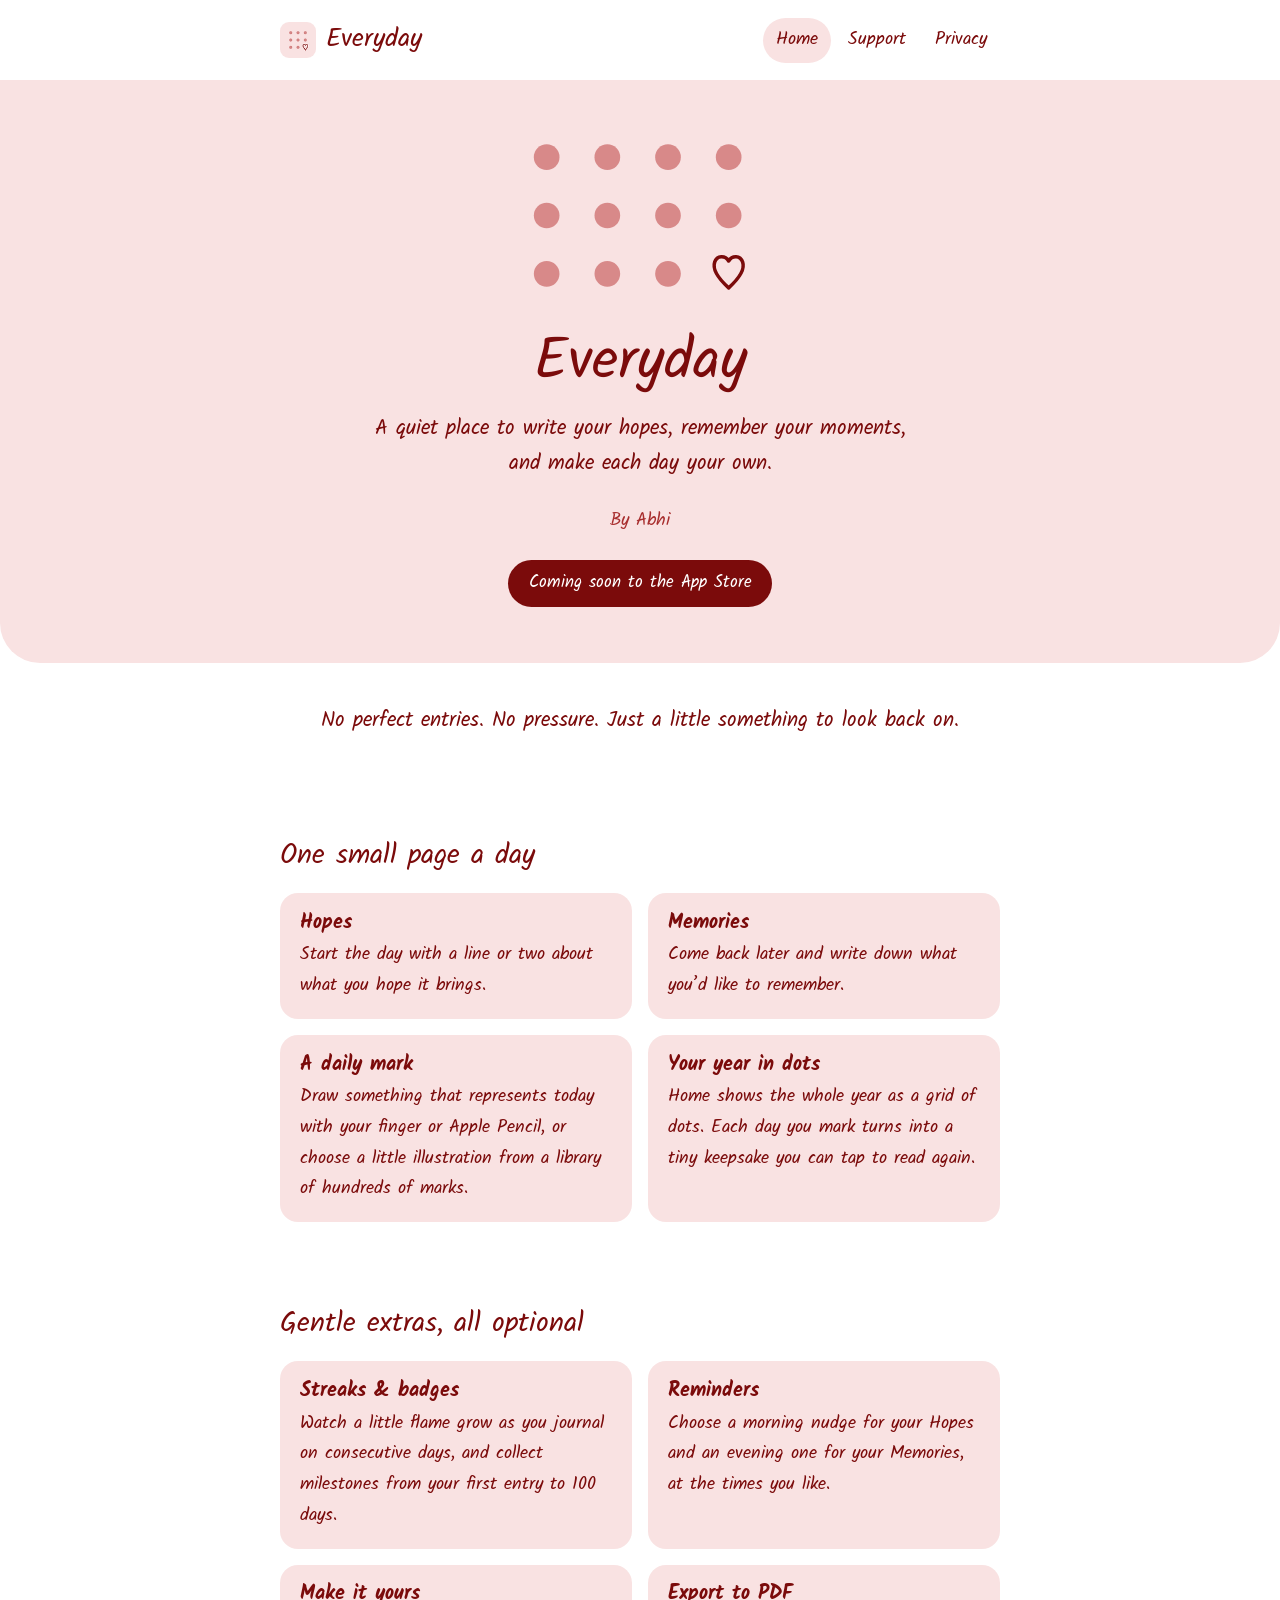
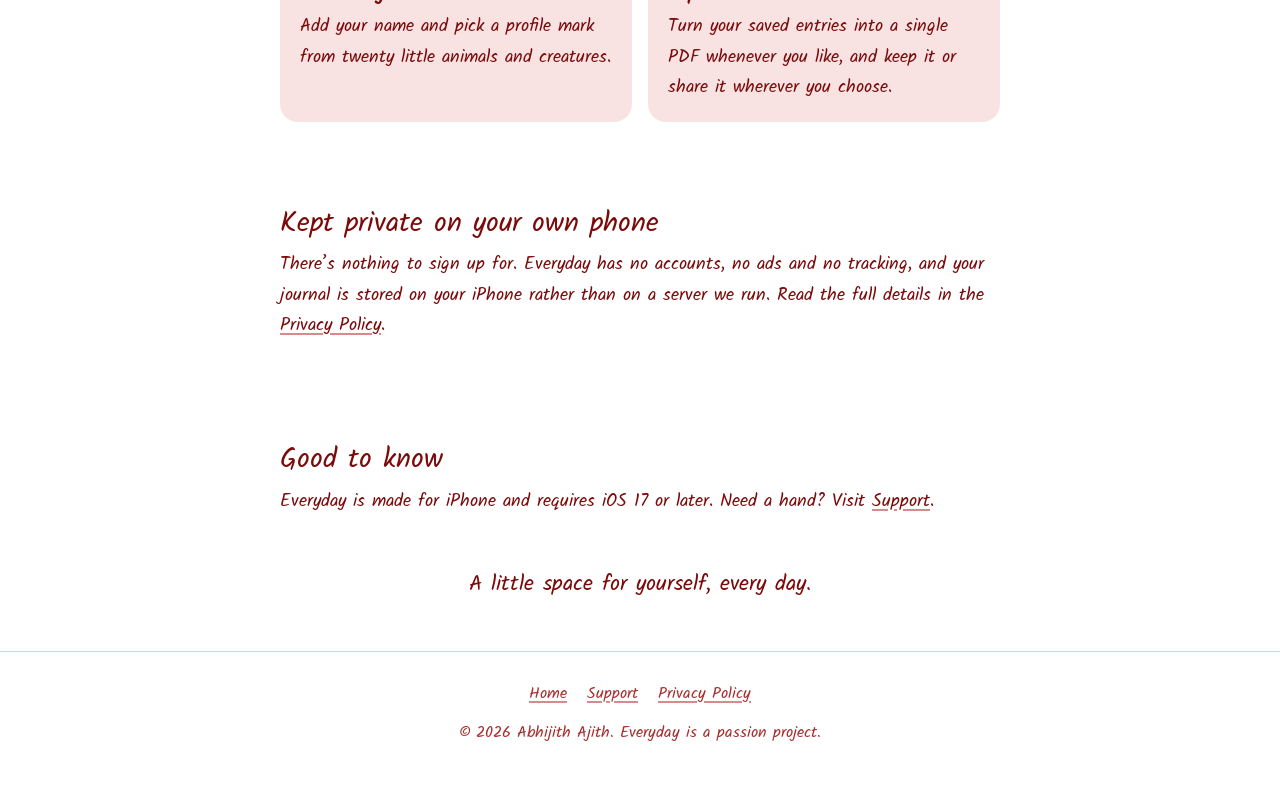
==== index.html @ aa95c53f "Everyday website: home, privacy policy and support" ====
<!doctype html>
<html lang="en">
<head>
  <meta charset="utf-8">
  <meta name="viewport" content="width=device-width, initial-scale=1">
  <title>Everyday — A quiet journal for your hopes and memories</title>
  <meta name="description" content="Everyday is a private iPhone journal. Write your hopes, keep your memories and leave a little mark for each day. No accounts, no ads, no tracking.">
  <meta name="theme-color" content="#F9E2E2">
  <meta property="og:type" content="website">
  <meta property="og:title" content="Everyday — A quiet journal for your hopes and memories">
  <meta property="og:description" content="A private iPhone journal: write your hopes, keep your memories and leave a little mark for each day.">
  <meta name="twitter:card" content="summary">
  <link rel="icon" type="image/png" href="assets/favicon.png">
  <link rel="apple-touch-icon" href="assets/apple-touch-icon.png">
  <link rel="preload" href="assets/fonts/Kalam-Regular.woff2" as="font" type="font/woff2" crossorigin>
  <link rel="stylesheet" href="assets/style.css">
</head>
<body>
  <a class="skip-link" href="#main">Skip to content</a>

  <header class="site-header">
    <div class="wrap">
      <a class="brand" href="./"><img src="assets/favicon.png" alt="" width="36" height="36">Everyday</a>
      <nav aria-label="Main">
        <ul>
          <li><a href="./" aria-current="page">Home</a></li>
          <li><a href="support/">Support</a></li>
          <li><a href="privacy/">Privacy</a></li>
        </ul>
      </nav>
    </div>
  </header>

  <main id="main">
    <section class="hero">
      <div class="wrap">
        <!-- Decorative: a little year of dots with one hand-drawn mark -->
        <svg class="dots" viewBox="0 0 240 150" role="img" aria-label="A grid of pink dots with one day marked by a small drawn heart">
          <circle cx="40" cy="25" r="11"/><circle cx="92" cy="25" r="11"/><circle cx="144" cy="25" r="11"/><circle cx="196" cy="25" r="11"/>
          <circle cx="40" cy="75" r="11"/><circle cx="92" cy="75" r="11"/><circle cx="144" cy="75" r="11"/><circle cx="196" cy="75" r="11"/>
          <circle cx="40" cy="125" r="11"/><circle cx="92" cy="125" r="11"/><circle cx="144" cy="125" r="11"/>
          <path d="M196 137 C186 128 182 121 184 115 C186 109 193 109 196 114 C199 109 206 109 208 115 C210 121 206 128 196 137 Z"/>
        </svg>
        <h1>Everyday</h1>
        <p class="lead">A quiet place to write your hopes, remember your moments, and make each day your own.</p>
        <p class="by">By Abhi</p>
        <span class="badge">Coming soon to the App Store</span>
      </div>
    </section>

    <div class="wrap">
      <p class="intro">No perfect entries. No pressure. Just a little something to look back on.</p>

      <section class="block" aria-labelledby="how">
        <h2 id="how">One small page a day</h2>
        <div class="cards">
          <div class="card">
            <h3>Hopes</h3>
            <p>Start the day with a line or two about what you hope it brings.</p>
          </div>
          <div class="card">
            <h3>Memories</h3>
            <p>Come back later and write down what you’d like to remember.</p>
          </div>
          <div class="card">
            <h3>A daily mark</h3>
            <p>Draw something that represents today with your finger or Apple Pencil, or choose a little illustration from a library of hundreds of marks.</p>
          </div>
          <div class="card">
            <h3>Your year in dots</h3>
            <p>Home shows the whole year as a grid of dots. Each day you mark turns into a tiny keepsake you can tap to read again.</p>
          </div>
        </div>
      </section>

      <section class="block" aria-labelledby="more">
        <h2 id="more">Gentle extras, all optional</h2>
        <div class="cards">
          <div class="card">
            <h3>Streaks &amp; badges</h3>
            <p>Watch a little flame grow as you journal on consecutive days, and collect milestones from your first entry to 100 days.</p>
          </div>
          <div class="card">
            <h3>Reminders</h3>
            <p>Choose a morning nudge for your Hopes and an evening one for your Memories, at the times you like.</p>
          </div>
          <div class="card">
            <h3>Make it yours</h3>
            <p>Add your name and pick a profile mark from twenty little animals and creatures.</p>
          </div>
          <div class="card">
            <h3>Export to PDF</h3>
            <p>Turn your saved entries into a single PDF whenever you like, and keep it or share it wherever you choose.</p>
          </div>
        </div>
      </section>

      <section class="block" aria-labelledby="private">
        <h2 id="private">Kept private on your own phone</h2>
        <p>There’s nothing to sign up for. Everyday has no accounts, no ads and no tracking, and your journal is stored on your iPhone rather than on a server we run. Read the full details in the <a href="privacy/">Privacy Policy</a>.</p>
      </section>

      <section class="block" aria-labelledby="req">
        <h2 id="req">Good to know</h2>
        <p>Everyday is made for iPhone and requires iOS 17 or later. Need a hand? Visit <a href="support/">Support</a>.</p>
      </section>

      <p class="closing">A little space for yourself, every day.</p>
    </div>
  </main>

  <footer class="site-footer">
    <div class="wrap">
      <ul>
        <li><a href="./">Home</a></li>
        <li><a href="support/">Support</a></li>
        <li><a href="privacy/">Privacy Policy</a></li>
      </ul>
      <p>© 2026 Abhijith Ajith. Everyday is a passion project.</p>
    </div>
  </footer>
</body>
</html>
---- assets/style.css ----
/* Everyday — site styles. No external requests; fonts are self-hosted. */

@font-face {
  font-family: "Kalam";
  src: url("fonts/Kalam-Regular.woff2") format("woff2");
  font-weight: 400;
  font-style: normal;
  font-display: swap;
}
@font-face {
  font-family: "Kalam";
  src: url("fonts/Kalam-Bold.woff2") format("woff2");
  font-weight: 700;
  font-style: normal;
  font-display: swap;
}

:root {
  --ink: #7b0b0b;          /* primary burgundy */
  --ink-soft: #a82e2e;     /* secondary text on pink (4.5:1+) */
  --pink: #f9e2e2;         /* soft pink */
  --pink-light: #fdf4f4;   /* card */
  --accent: #d88989;       /* accent pink (decorative only) */
  --line: #ebc9ce;
  --bg: #ffffff;
  --radius: 18px;
  --maxw: 760px;
  --font: "Kalam", "Bradley Hand", "Segoe Print", "Comic Sans MS", cursive;
}

*, *::before, *::after { box-sizing: border-box; }

html { -webkit-text-size-adjust: 100%; scroll-behavior: smooth; }
@media (prefers-reduced-motion: reduce) { html { scroll-behavior: auto; } }

body {
  margin: 0;
  background: var(--bg);
  color: var(--ink);
  font-family: var(--font);
  font-size: 1.125rem;
  line-height: 1.7;
}

img, svg { max-width: 100%; height: auto; }

a { color: var(--ink); text-decoration-thickness: 1.5px; text-underline-offset: 3px; text-decoration-color: var(--accent); }
a:hover { text-decoration-color: var(--ink); }

:focus-visible { outline: 3px solid var(--ink); outline-offset: 3px; border-radius: 4px; }

.skip-link {
  position: absolute; left: 1rem; top: -4rem; z-index: 10;
  background: var(--ink); color: #fff; padding: .5rem 1rem; border-radius: 10px;
}
.skip-link:focus { top: 1rem; }

.wrap { width: 100%; max-width: var(--maxw); margin: 0 auto; padding: 0 1.25rem; }

/* Header */
.site-header { padding: 1.1rem 0; }
.site-header .wrap { display: flex; align-items: center; justify-content: space-between; gap: 1rem; flex-wrap: wrap; }
.brand { display: inline-flex; align-items: center; gap: .6rem; font-size: 1.6rem; text-decoration: none; line-height: 1; }
.brand img { width: 36px; height: 36px; border-radius: 9px; display: block; }
.site-header nav ul { list-style: none; display: flex; gap: .25rem; margin: 0; padding: 0; }
.site-header nav a { display: inline-block; padding: .45rem .8rem; border-radius: 999px; text-decoration: none; }
.site-header nav a:hover { background: var(--pink); }
.site-header nav a[aria-current="page"] { background: var(--pink); }

/* Headings */
h1, h2, h3 { font-weight: 400; line-height: 1.25; margin: 0; }
h1 { font-size: clamp(2.4rem, 8vw, 3.6rem); }
h2 { font-size: 1.75rem; margin-top: 2.75rem; margin-bottom: .6rem; }
h3 { font-size: 1.25rem; font-weight: 700; margin-top: 1.6rem; margin-bottom: .3rem; }
p { margin: 0 0 1rem; }
.muted { color: var(--ink-soft); }

/* Hero */
.hero { background: var(--pink); padding: 3rem 0 3.5rem; text-align: center; border-radius: 0 0 40px 40px; }
.hero h1 { margin-bottom: .75rem; }
.hero .lead { font-size: 1.3rem; max-width: 34rem; margin: 0 auto 1.5rem; }
.hero .by { color: var(--ink-soft); margin: 0 0 1.5rem; }
.badge {
  display: inline-block; background: var(--ink); color: #fff; padding: .55rem 1.3rem;
  border-radius: 999px; font-size: 1.05rem;
}

.dots { display: block; margin: 0 auto 1.5rem; width: min(280px, 70%); }
.dots circle { fill: var(--accent); }
.dots path { fill: none; stroke: var(--ink); stroke-width: 3; stroke-linecap: round; stroke-linejoin: round; }

/* Sections */
main { display: block; }
section.block { padding: 2.5rem 0 0; }
.intro { text-align: center; font-size: 1.3rem; padding-top: 2.5rem; }

.cards { display: grid; gap: 1rem; grid-template-columns: 1fr; margin-top: 1.25rem; }
@media (min-width: 640px) { .cards { grid-template-columns: 1fr 1fr; } }
.card { background: var(--pink); border-radius: var(--radius); padding: 1.1rem 1.25rem; }
.card h3 { margin-top: 0; }
.card p { margin: 0; color: var(--ink); }
.card .muted { color: var(--ink-soft); }

.closing { text-align: center; margin: 3rem 0 0; font-size: 1.4rem; }

/* Documents (privacy / support) */
.doc { padding-top: 2.25rem; padding-bottom: 3rem; }
.doc h1 { font-size: clamp(2rem, 7vw, 2.8rem); margin-bottom: .4rem; }
.doc ul, .doc ol { padding-left: 1.4rem; margin: 0 0 1rem; }
.doc li { margin-bottom: .45rem; }
.doc li::marker { color: var(--accent); }
.meta { color: var(--ink-soft); margin-bottom: 1.5rem; }

.callout { background: var(--pink); border-radius: var(--radius); padding: 1rem 1.25rem; margin: 1.25rem 0; }
.callout p:last-child { margin-bottom: 0; }

.toc { background: var(--pink-light); border: 1px solid var(--line); border-radius: var(--radius); padding: 1rem 1.25rem; margin: 1.5rem 0; }
.toc p { margin: 0 0 .3rem; font-weight: 700; }
.toc ul { list-style: none; padding: 0; margin: 0; column-width: 15rem; column-gap: 1.5rem; }
.toc li { margin: 0; break-inside: avoid; }

/* FAQ */
details { background: var(--pink-light); border: 1px solid var(--line); border-radius: 14px; margin: .6rem 0; }
summary { cursor: pointer; padding: .75rem 1.1rem; list-style: none; font-weight: 700; display: flex; justify-content: space-between; gap: 1rem; align-items: baseline; }
summary::-webkit-details-marker { display: none; }
summary::after { content: "+"; color: var(--ink-soft); font-size: 1.4rem; line-height: 1; }
details[open] summary::after { content: "–"; }
details[open] { background: #fff; }
details .answer { padding: 0 1.1rem .6rem; }
details .answer p:last-child, details .answer ul:last-child { margin-bottom: .5rem; }

.steps { counter-reset: step; list-style: none; padding-left: 0 !important; }
.steps li { counter-increment: step; position: relative; padding-left: 2.4rem; }
.steps li::before {
  content: counter(step); position: absolute; left: 0; top: .1rem; width: 1.8rem; height: 1.8rem;
  border-radius: 50%; background: var(--pink); color: var(--ink); text-align: center; line-height: 1.8rem; font-size: 1rem;
}

table { width: 100%; border-collapse: collapse; margin: 1rem 0; font-size: 1rem; line-height: 1.5; }
th, td { text-align: left; padding: .6rem .7rem; border-bottom: 1px solid var(--line); vertical-align: top; }
th { background: var(--pink); font-weight: 700; }
.table-scroll { overflow-x: auto; }

/* Footer */
.site-footer { border-top: 1px solid var(--line); margin-top: 3rem; padding: 1.75rem 0 2.5rem; text-align: center; color: var(--ink-soft); font-size: 1rem; }
.site-footer ul { list-style: none; display: flex; justify-content: center; gap: 1.25rem; flex-wrap: wrap; margin: 0 0 .75rem; padding: 0; }
.site-footer a { color: var(--ink-soft); }
.site-footer p { margin: 0; }

@media (max-width: 480px) {
  body { font-size: 1.05rem; }
  .hero { padding: 2rem 0 2.5rem; border-radius: 0 0 28px 28px; }
  .site-header nav a { padding: .4rem .6rem; }
}

@media print {
  .site-header nav, .skip-link, .toc { display: none; }
  .hero { background: none; }
  details { border: none; }
  details > .answer { display: block; }
}
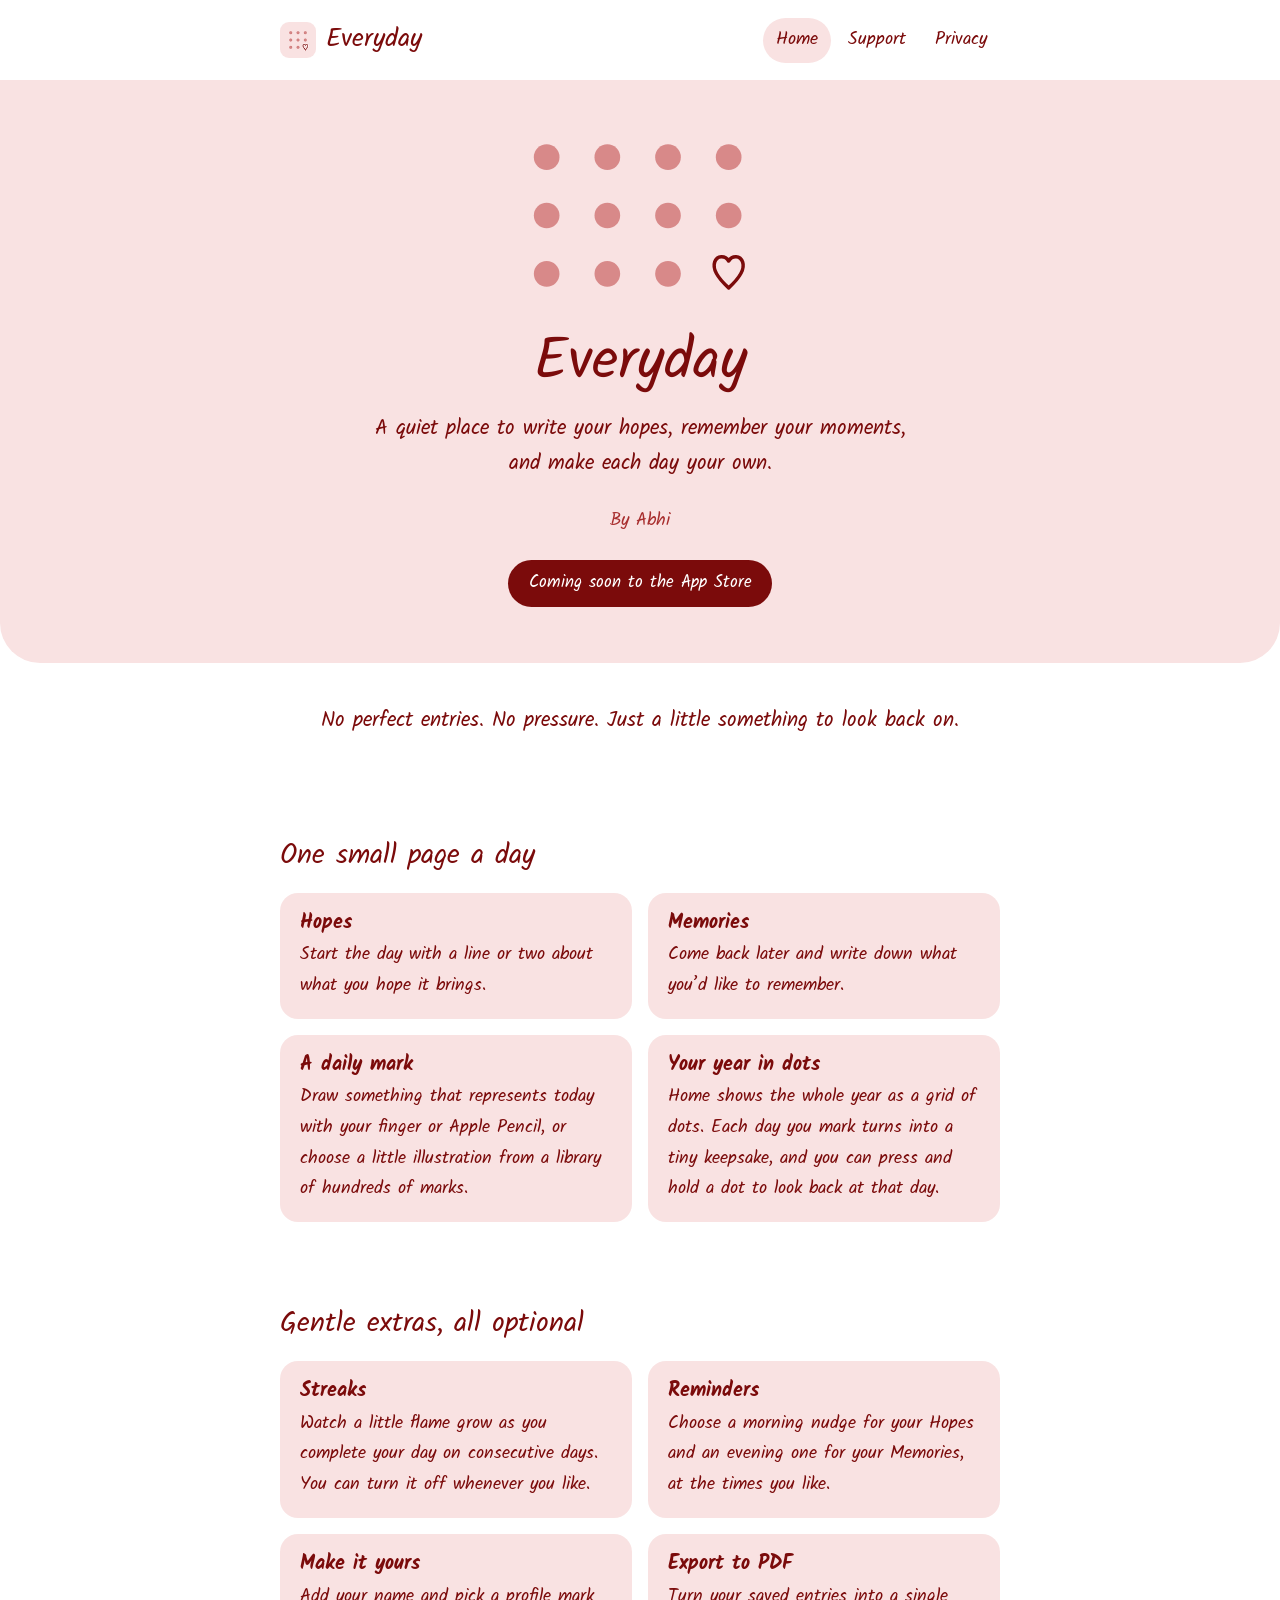
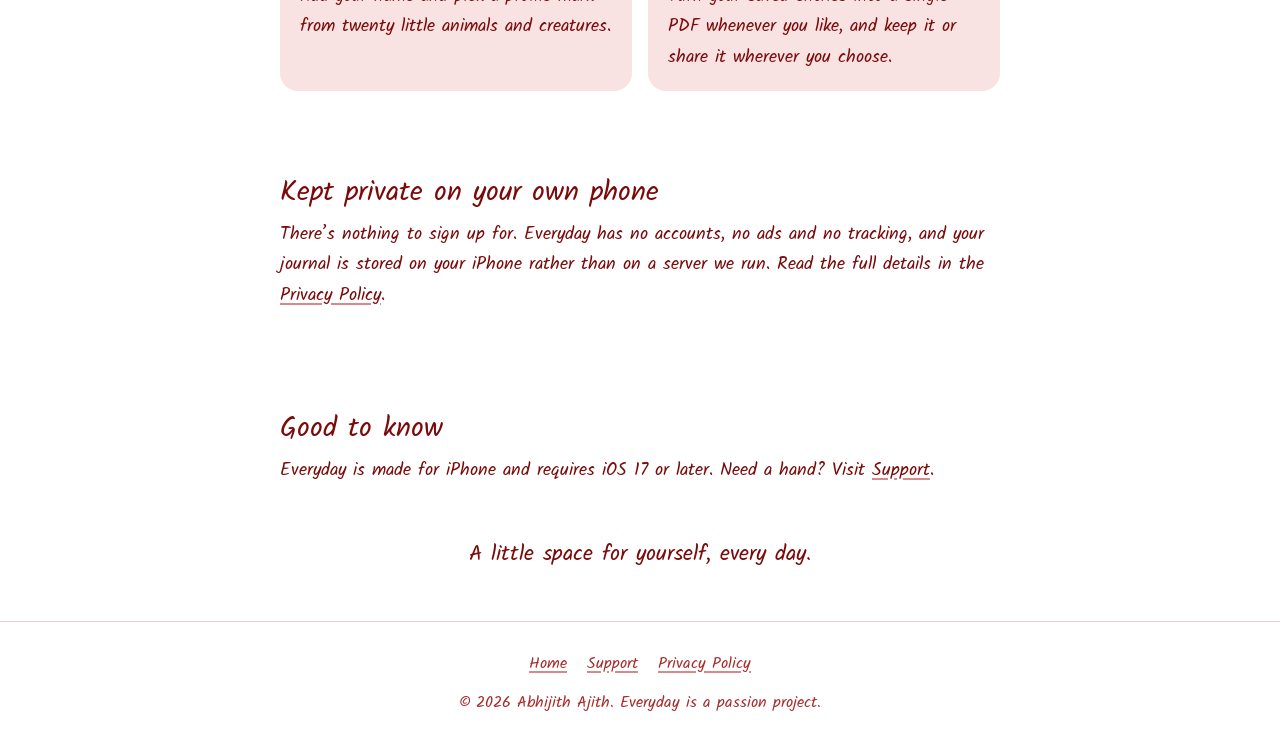
==== commit d6d4420c: "Update Everyday 1.0 privacy and support content" ====
--- a/index.html
+++ b/index.html
@@ -68,7 +68,7 @@
           </div>
           <div class="card">
             <h3>Your year in dots</h3>
-            <p>Home shows the whole year as a grid of dots. Each day you mark turns into a tiny keepsake you can tap to read again.</p>
+            <p>Home shows the whole year as a grid of dots. Each day you mark turns into a tiny keepsake, and you can press and hold a dot to look back at that day.</p>
           </div>
         </div>
       </section>
@@ -77,8 +77,8 @@
         <h2 id="more">Gentle extras, all optional</h2>
         <div class="cards">
           <div class="card">
-            <h3>Streaks &amp; badges</h3>
-            <p>Watch a little flame grow as you journal on consecutive days, and collect milestones from your first entry to 100 days.</p>
+            <h3>Streaks</h3>
+            <p>Watch a little flame grow as you complete your day on consecutive days. You can turn it off whenever you like.</p>
           </div>
           <div class="card">
             <h3>Reminders</h3>
